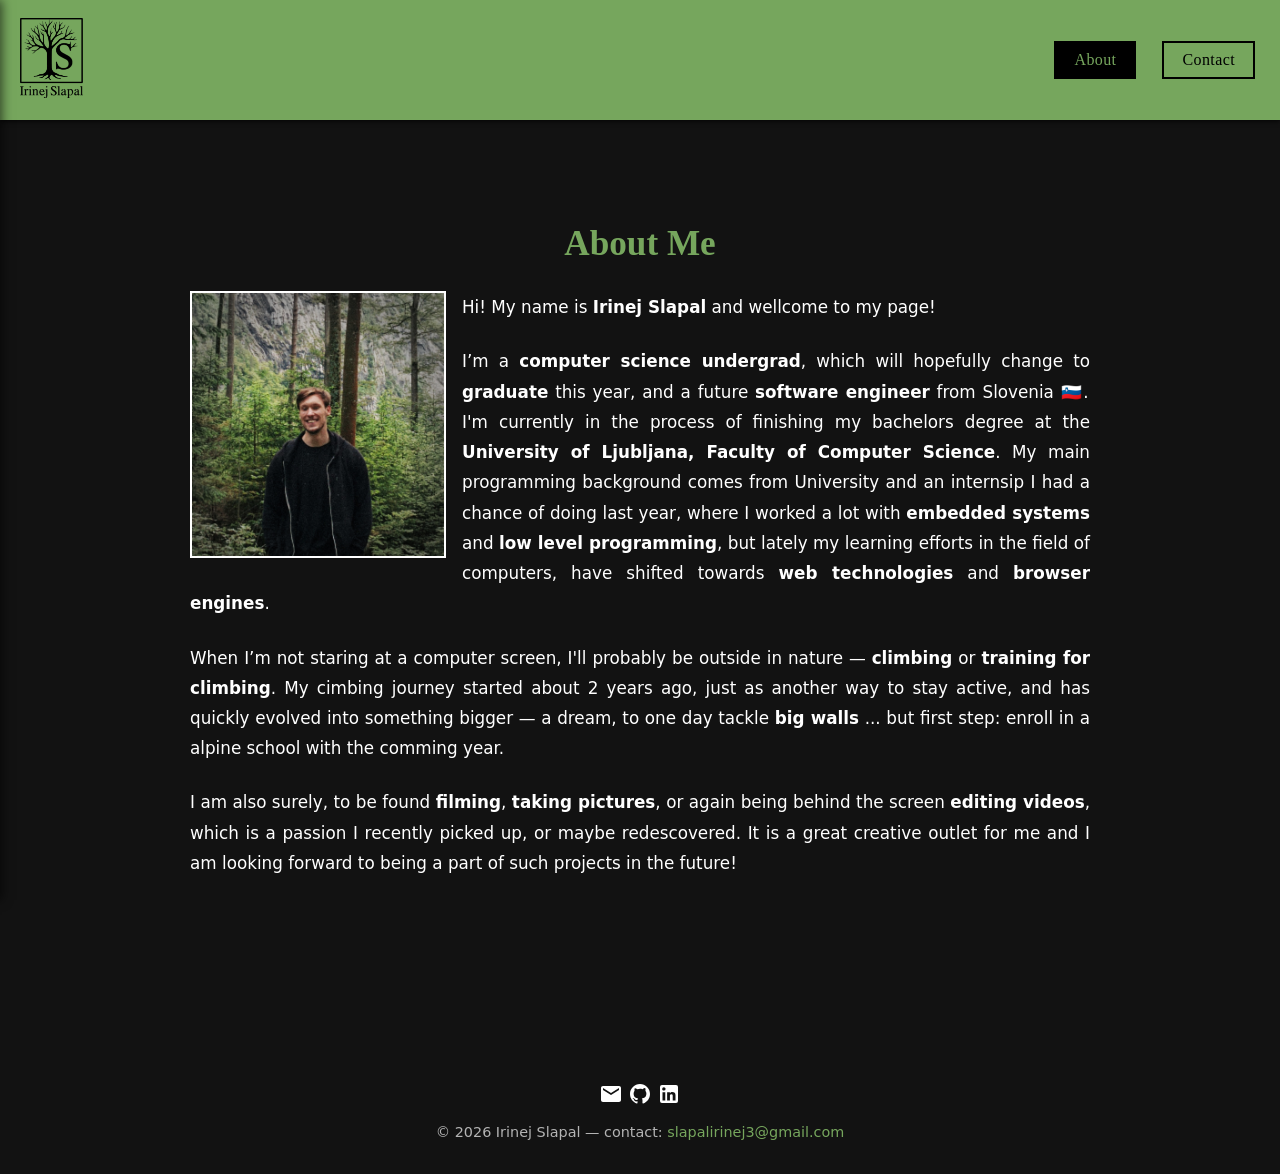
==== about.html @ 39420503 "Add files via upload" ====
<!DOCTYPE html>
<html lang="en">
<head>
  <meta charset="UTF-8">
  <meta name="viewport" content="width=device-width, initial-scale=1.0">
  <title>About Me</title>
  <link rel="stylesheet" href="css/style.css">
</head>
<body>
<header>
  <div class="hamburger-menu" id="menuToggle">
    <img src="assets/hamburger3.png" alt="menu icon">
  </div>
  <div class="brand">
    <a href="about.html">
      <img src="assets/tree_logo4.png" alt="Logo" class="logo">
    </a>
  </div>
  <nav class="desktop-nav">
    <a href="about.html" class="nav-btn active">About</a>
    <a href="contact.html" class="nav-btn">Contact</a>
  </nav>
</header>

  <!-- Mobile sidebar -->
  <nav class="sidebar">
    <a href="about.html" class="nav-link active">About</a>
    <a href="contact.html" class="nav-link">Contact</a>
  </nav>

  <div class="sidebar-overlay" id="sidebarOverlay"></div>

  <main class="about">
  <section class="about-article">

      <h1>About Me</h1>
      <img src="assets/about_me.jpg" alt="Me" class="float-left"> 
      <p>Hi! My name is <strong>Irinej Slapal</strong> and wellcome to my page!</p> 
      <p>I’m a <strong>computer science undergrad</strong>, which will hopefully change to <strong>graduate</strong> this year, and a future <strong>software engineer</strong> from Slovenia 🇸🇮. 
        I'm currently in the process of finishing my bachelors degree at the <strong>University of Ljubljana, Faculty of Computer Science</strong>.
        My main programming background comes from University and an internsip I had a chance of doing last year,
        where I worked a lot with <strong>embedded systems</strong> and <strong>low level programming</strong>,
        but lately my learning efforts in the field of computers, have shifted towards <strong>web technologies</strong> and <strong>browser engines</strong>.
        <p>When I’m not staring at a computer screen, I'll probably be outside in nature — <strong>climbing</strong> or <strong>training for climbing</strong>.
          My cimbing journey started about 2 years ago, just as another way to stay active, and has quickly evolved into something bigger — a dream, to one day tackle <strong>big walls</strong> ... but first step: enroll in a alpine school with the comming year.
        </p>
        <p>I am also surely, to be found <strong>filming</strong>, <strong>taking pictures</strong>, or again being behind the screen <strong>editing videos</strong>, which is 
          a passion I recently picked up, or maybe redescovered.
          It is a great creative outlet for me and I am looking forward to being a part of such projects in the future! 
        </p>
  </section>
</main>

<footer>
  <div class="footer-content">
    <div class="footer-links">
      <a href="mailto:slapalirinej3@gmail.com" class="external_icon" aria-label="Email">
        <svg width="24" height="24" viewBox="0 0 24 24" fill="currentColor">
          <path d="M20 4H4c-1.1 0-2 .9-2 2v12c0 1.1.9 2 2 2h16c1.1 0 2-.9 2-2V6c0-1.1-.9-2-2-2zm0 4l-8 5-8-5V6l8 5 8-5v2z"/>
        </svg>
      </a>
      <a href="https://github.com/irislapa" target="_blank" class="external_icon" rel="noopener noreferrer" aria-label="GitHub">
        <svg width="24" height="24" viewBox="0 0 24 24" fill="currentColor">
          <path d="M12 2C6.477 2 2 6.477 2 12c0 4.42 2.865 8.17 6.839 9.49.5.092.682-.217.682-.482 0-.237-.008-.866-.013-1.7-2.782.603-3.369-1.34-3.369-1.34-.454-1.156-1.11-1.463-1.11-1.463-.908-.62.069-.608.069-.608 1.003.07 1.531 1.03 1.531 1.03.892 1.529 2.341 1.087 2.91.831.092-.646.35-1.086.636-1.336-2.22-.253-4.555-1.11-4.555-4.943 0-1.091.39-1.984 1.029-2.683-.103-.253-.446-1.27.098-2.647 0 0 .84-.269 2.75 1.025A9.578 9.578 0 0112 6.836c.85.004 1.705.114 2.504.336 1.909-1.294 2.747-1.025 2.747-1.025.546 1.377.203 2.394.1 2.647.64.699 1.028 1.592 1.028 2.683 0 3.842-2.339 4.687-4.566 4.935.359.309.678.919.678 1.852 0 1.336-.012 2.415-.012 2.743 0 .267.18.578.688.48C19.138 20.167 22 16.418 22 12c0-5.523-4.477-10-10-10z"/>
        </svg>
      </a>
      <a href="https://linkedin.com/in/irinej-slapal-aa5664302/" class="external_icon" target="_blank" rel="noopener noreferrer" aria-label="LinkedIn">
        <svg width="24" height="24" viewBox="0 0 24 24" fill="currentColor">
          <path d="M19 3a2 2 0 0 1 2 2v14a2 2 0 0 1-2 2H5a2 2 0 0 1-2-2V5a2 2 0 0 1 2-2h14m-.5 15.5v-5.3a3.26 3.26 0 0 0-3.26-3.26c-.85 0-1.84.52-2.32 1.3v-1.11h-2.79v8.37h2.79v-4.93c0-.77.62-1.4 1.39-1.4a1.4 1.4 0 0 1 1.4 1.4v4.93h2.79M6.88 8.56a1.68 1.68 0 0 0 1.68-1.68c0-.93-.75-1.69-1.68-1.69a1.69 1.69 0 0 0-1.69 1.69c0 .93.76 1.68 1.69 1.68m1.39 9.94v-8.37H5.5v8.37h2.77z"/>
        </svg>
      </a>
    </div>
  </div>
  <p>© 2026 Irinej Slapal — contact: <a href="mailto:slapalirinej3@gmail.com">slapalirinej3@gmail.com</a></p>
</footer>

  <script>
    document.addEventListener("DOMContentLoaded", function() {
      const menuToggle = document.getElementById("menuToggle");
      const sidebar = document.querySelector(".sidebar");
  
      // Toggle menu when hamburger is clicked
      menuToggle.addEventListener("click", () => {
        sidebar.classList.toggle("active");
      });

      // Close menu when clicking the green background (not on a link)
      sidebar.addEventListener("click", (e) => {
        // Only close if clicking the sidebar itself, not a link
        if (e.target === sidebar) {
          sidebar.classList.remove("active");
        }
      });
    });
  </script>
</body>
</html>
---- css/style.css ----
:root {
  --bg-main: #121212;
  --bg-card: #1a1a1a;
  --bg-header: #181818;
  --text-main: #f2f2f2;
  --text-muted: #b3b3b3;
  --accent: #76a65d;
  --accent-dark: #1b3a28;
  --shadow-dark: rgba(0, 0, 0, 0.6);
  --shadow-light: #363636;
  --soft-red: #cc5050a9; 
  --bright-tag-green: #00ff00; 
  --radius: 10px;
}

body {
  font-family: 'Inter', system-ui, sans-serif;
  margin: 0;
  background-color: var(--bg-main);
  color: var(--text-main);
}

html, body {
  height: 100%; /* ensures the body takes full viewport height */
  margin: 0;
}

body {
  display: flex;
  flex-direction: column;
  min-height: 100vh; /* full screen height */
}

main {
  flex: 1; /* takes all remaining space, pushes footer down */
}


/* HEADER */
header {
  position: sticky;
  top: 0;
  z-index: 10;
  display: flex;
  align-items: center;
  justify-content: space-between; /* this is key */
  background: var(--accent);
  box-shadow: 0 2px 4px var(--shadow-dark);
  border-bottom: none;
  height: 120px !important;
  min-height: 120px;
  padding: 0 20px;
}

header .brand {
  display: flex;
  align-items: center;
}

header .logo {
  height: 80px;
}

/* DESKTOP NAVIGATION */
.desktop-nav {
  display: flex;
  gap: 16px;
}

.nav-btn {
  background-color: transparent;
  color: #000;
  border: 2.5px solid #000;
  font-family: 'Playfair Display', serif; /* or 'Georgia', 'Times New Roman' */
  font-size: 700;
  font-size: 1rem;
  padding: 8px 18px;
  margin: 5px;
  text-decoration: none;
  letter-spacing: 0.4px;
  transition: all 0.2s ease;
  cursor: pointer;
}

.nav-btn:hover {
  transform: translateY(-2px);
  box-shadow:
    4px 4px 0 #0b0b0b,
    0 4px 4px rgba(0, 0, 0, 0.5),
    inset 0 1px 0 rgba(255, 255, 255, 0.15);
}

.nav-btn:active {
  background-color: #000;
  transform: translateY(2px);
  box-shadow:
    1px 1px 0 #0b0b0b,
    0 1px 1px rgba(0, 0, 0, 0.5),
    inset 0 2px 0 rgba(255, 255, 255, 0.05);
}
.nav-btn.active {
  background-color: #000;
  color: #76a65d; 
}

.nav-btn:active {
  transform: translateY(1px);
  background-color: #000;
}


/* MOBILE NAVIGATION */
/* Hamburger button */

/* Hamburger menu - hidden on desktop */
.hamburger-menu {
  display: none;
  flex-direction: column;
  justify-content: space-between;
  width: 45px;
  cursor: pointer;
  z-index: 201;
  order: 2; /* ensures it comes after logo */
}

.hamburger-menu span {
  width: 100%;
  height: 3px;
  background-color: #000;
  border-radius: 2px;
  transition: all 0.3s ease;
}

header .brand {
  display: flex;
  align-items: center;
  order: 1; /* ensures logo stays first */
}

main .brand-footer {
  display: flex;
  align-items: center;
  order: 1; /* ensures logo stays first */
  color: white;
}

.desktop-nav {
  order: 2; /* nav on right */
}

/* --- Sidebar --- */
.sidebar {
  position: fixed;
  top: 0;
  left: -250px;
  width: 250px;
  height: 100%;
  background-color: var(--accent);
  padding: 80px 20px 20px;
  box-sizing: border-box;
  transition: left 0.1s ease;
  z-index: 100;
  box-shadow: 2px 0 10px var(--shadow-dark);
}

/* MAIN CONTENT */
main {
  display: flex;
  justify-content: center;
  padding: 60px 20px;
}

/* LINKS */
a.external {
  color: #fff; /* base link color */
  text-decoration: underline; /* removes underline */
  transition: color 0.2s;
}

a.external_icon {
  color: #fff; /* base link color */
  transition: color 0.2s;
}

a.lang-toggle {
  color: #fff;
  text-decoration: none;
}

a.external:hover {
  color: var(--bright-tag-green);
  text-decoration: underline; /* optional */
}

a.external_icon:hover {
  color: var(--bright-tag-green);
  transform: translateY(-1px);
}

a.lang-toggle:hover {
  color: var(--bright-tag-green);
  transform: translateY(-1px);
  text-decoration: none;
}

/* Tags/Skills */
.tags {
  display: flex;
  flex-wrap: wrap;
  gap: 8px;
  margin-top: 1rem;
}

.tag {
  background:#ffffffa8; 
  color: var(--bg-main);
  padding: 6px 14px;
  border-radius: 20px;
  font-size: 0.85rem;
  font-weight: 500;
  transition: all 0.2s ease;
}

.tag:hover {
  background: var(--bright-tag-green);
  transform: translateY(-1px);
}

.about-article {
  max-width: 900px;
  line-height: 1.8;
  font-size: 1.05rem;
  color: #fff;
}

.about h1 {
  font-family: 'Playfair Display', serif;
  color: var(--accent);
  font-size: 2.2rem;
  margin-top: 2rem;
  margin-bottom: 0rem;
  text-align: center;
}


.about-article p {
  margin-bottom: 1.5rem;
  text-align: justify;
}

.about-article img.float-left {
  max-width: 28%;
  height: auto;
  float: left;
  margin: 1rem 1rem 0.8rem 0; /* top, right, bottom, left */
  object-fit: cover;
  border: 2px solid #fff !important;
  border-radius: 0 !important;
}

/* Right-floating image */
.about-article img.float-right {
  max-width: 28%;
  height: auto;
  float: right;
  margin: 1rem 0 0.8rem 1rem; /* top, right, bottom, left */
  object-fit: cover;
  border: 2px solid #fff !important;
  border-radius: 0 !important;
}

/* Clear floats after the paragraph if needed */
.about-article::after {
  content: "";
  display: table;
  clear: both;
}

/* BLOG SECTION */

.blog h1 {
  font-family: 'Playfair Display', serif;
  color: var(--accent);
  margin-bottom: 1.5rem;
  text-align: center;
}


/* PROJECTS SECTION */

.projects h1 {
  font-family: 'Playfair Display', serif;
  color: var(--accent);
  margin-bottom: 1.5rem;
  text-align: center;
}


/* CV SECTION */

.cv h1{
  font-family: 'Playfair Display', serif;
  color: #fff; 
  text-align: center;
  font-size: 2.2rem;
  margin-top: 2rem;
  margin-bottom: 3rem;
}

.cv {
  display: block;
}

.cv-section {
  position: relative;
  max-width: 1400px; /* adjust this to control overall width */
  margin: 60px auto;
  padding: 0 40px;
  display: grid;
  grid-template-columns: 1fr 2fr; /* left takes 1 part, right takes 2 parts = 1/3 and 2/3 */
  gap: 60px; /* space between columns */
}

.cv-section::before {
  content: "";
  position: absolute;
  left: calc(33.333% + 20px); /* 1/3 position plus half the gap */
  top: 0;
  bottom: 0;
  width: 2px;
  background-color: #ffffff54;
  opacity: 0.8;
}

.cv-item {
  display: contents; /* makes children act as direct grid children */
}

.cv-date {
  font-size: 0.9em;
  color: var(--text-muted);
}

.cv h3 {
  margin-bottom: 4px; 
  font-family: playfair display, serif;
}

.cv h2 {
  margin-bottom: 4px; 
  font-family: playfair display, serif;
}

.cv-left {
  text-align: right;
  padding-right: 0px;
}

.cv-right {
  text-align: left;
  max-width: 550px;
  padding-left: 0px;
}

.cv-footer {
  text-align: center;
  padding: 20px;
  color: var(--text-muted);
  font-size: 0.9em;
  margin-top: 100px; 
}

.cv-footer .brand-cv {
  height: 50px;
  display: flex;
  align-items: center;
  align-self: center;
  color: #ffffffa1;
  text-decoration: none;
  transition: opacity 0.2s ease;
}



/* CONTACTS SECTION */
.contacts h1 {
  font-family: 'Playfair Display', serif;
  color: var(--accent);
  margin-bottom: 1.5rem;
  text-align: center;
}

.contacts #contacts p {
  text-align: center;
  font-size: 1.2rem;
  margin-top: 1rem;
}

.contacts #contacts a {
  display: inline-block;
  font-size: 1.5rem;
  font-weight: bold;
  color: var(--accent); 
  text-decoration: underline;
}

.contacts #contacts a:hover {
  color: #8c34ff;
}

/* VIDEO CONTAINER */

.video-container {
  position: relative;
  width: 100%; /* half the width */
  aspect-ratio: 16 / 9;
  border: 2px solid #fff;
  box-shadow: 0 2px 6px rgba(0,0,0,0.2);
  margin: 20px 0;
}

.video-container iframe {
  position: absolute;
  top: 0;
  left: 0;
  width: 100%;
  height: 100%;
  border-radius: 4px;
}


/* FOOTER */
footer {
  text-align: center;
  padding: 20px;
  color: var(--text-muted);
  font-size: 0.9em;
  margin-top: 100px; 
}

footer a {
  color: var(--accent);
  text-decoration: none;
}

footer a:hover {
  text-decoration: underline;
}

.vertical-line {
  position: absolute;
  left: 20%;          /* stays in the same spot across all pages */
  top: 0;
  width: 4px;
  height: 100%;
  background-color: #00833b;
  z-index: 0;
}

/* RESPONSIVE - Mobile */
@media (max-width: 1080px) {
  /* Hide desktop nav */
  .desktop-nav {
    display: none;
  }

  .hamburger-menu {
    display: flex;
  }
  
  header {
  height: 120px !important;
  }

  header .logo {
    height: 90px;
  }
  .hamburger-menu {
    display: flex;
    margin-left: auto; /* pushes to the right */
  }

  /* Mobile sidebar - full page overlay with accent background */
  .sidebar {
    position: fixed;
    left: 100%; /* hidden off screen to the right */
    top: 0;
    width: 100%;
    height: 100%;
    background-color: var(--accent);
    padding: 120px 40px 40px;
    display: flex;
    flex-direction: column;
    align-items: center;
    justify-content: center;
    z-index: 1001;
    transition: left 0.3s ease;
  }

  .sidebar.active {
    left: 0;
  }
  
  @keyframes slideIn {
    from { left: 100%; }
    to   { left: 0; }
  }

  .sidebar[data-entrance="true"] {
    animation: slideIn 0.3s forwards;
  }

  /* Hide the separate overlay since sidebar is the overlay */
  .sidebar-overlay {
    display: none;
  }

  /* Style nav buttons in sidebar like desktop */
  .sidebar a {
    background-color: transparent;
    color: #000;
    border: 2.5px solid #000;
    font-family: 'Playfair Display', serif;
    font-weight: 700;
    font-size: 1.2rem;
    padding: 12px 30px;
    margin: 10px 0;
    text-decoration: none;
    letter-spacing: 0.4px;
    transition: all 0.2s ease;
    width: 80%;
    max-width: 300px;
    text-align: center;
    border-radius: 0;
  }
  
  .sidebar a:hover {
    transform: translateY(-2px);
    box-shadow:
      4px 4px 0 #0b0b0b,
      0 4px 4px rgba(0, 0, 0, 0.5);
    background-color: transparent;
  }

  .sidebar a.active {
    background-color: #000;
    color: var(--accent);
  }
  
  .sidebar-overlay {
    position: fixed;
    top: 0;
    left: 0;
    width: 100%;
    height: 100%;
    background-color: var(--accent);
    opacity: 0;
    pointer-events: none;
    transition: opacity 0.3s ease;
    z-index: 1000;
    display: flex;
    justify-content: center;
    align-items: center;
  }
  
  .sidebar-overlay.active {
    opacity: 1;
    pointer-events: all;
  }
  
  /* Centered vertical menu */
  .sidebar-menu {
    display: flex;
    flex-direction: column;
    gap: 20px;
  }

  .sidebar-menu a {
    font-family: 'Playfair Display', serif;
    font-weight: 700;
    font-size: 1.5rem;
    color: #000;
    text-decoration: none;
    text-align: center;
    border: 2px solid #000;
    padding: 12px 30px;
    transition: all 0.2s ease;
  }

  .sidebar-menu a:hover {
    background-color: #000;
    color: var(--accent);
  }
  
  .sidebar {
    pointer-events: all;
  }
  .sidebar-overlay {
    pointer-events: none; /* until active */
  }
  .sidebar-overlay.active {
    pointer-events: all;
  }
  
  .cv-left h3::before {
    content: "";
    display: inline-block;
    width: 10px;
    height: 10px;
    background-color: #fff;
    border-radius: 50%; /* makes it a circle */
    margin-right: 10px;
    vertical-align: middle;
  }
  .cv-left h3:hover::before{
    background-color: var(--bright-tag-green);
  }
  /* Adjust CV grid for mobile */
  .cv-section {
    padding: 0 20px;
    grid-template-columns: 1fr;
    gap: 20px;
  }

  .cv-section::before {
    display: none; /* hide red line on mobile */
  }

  .cv-left {
    text-align: left;
    padding-right: 0;
  }

  .cv-right {
    padding-left: 0;
    max-width: 100%;
  }
}
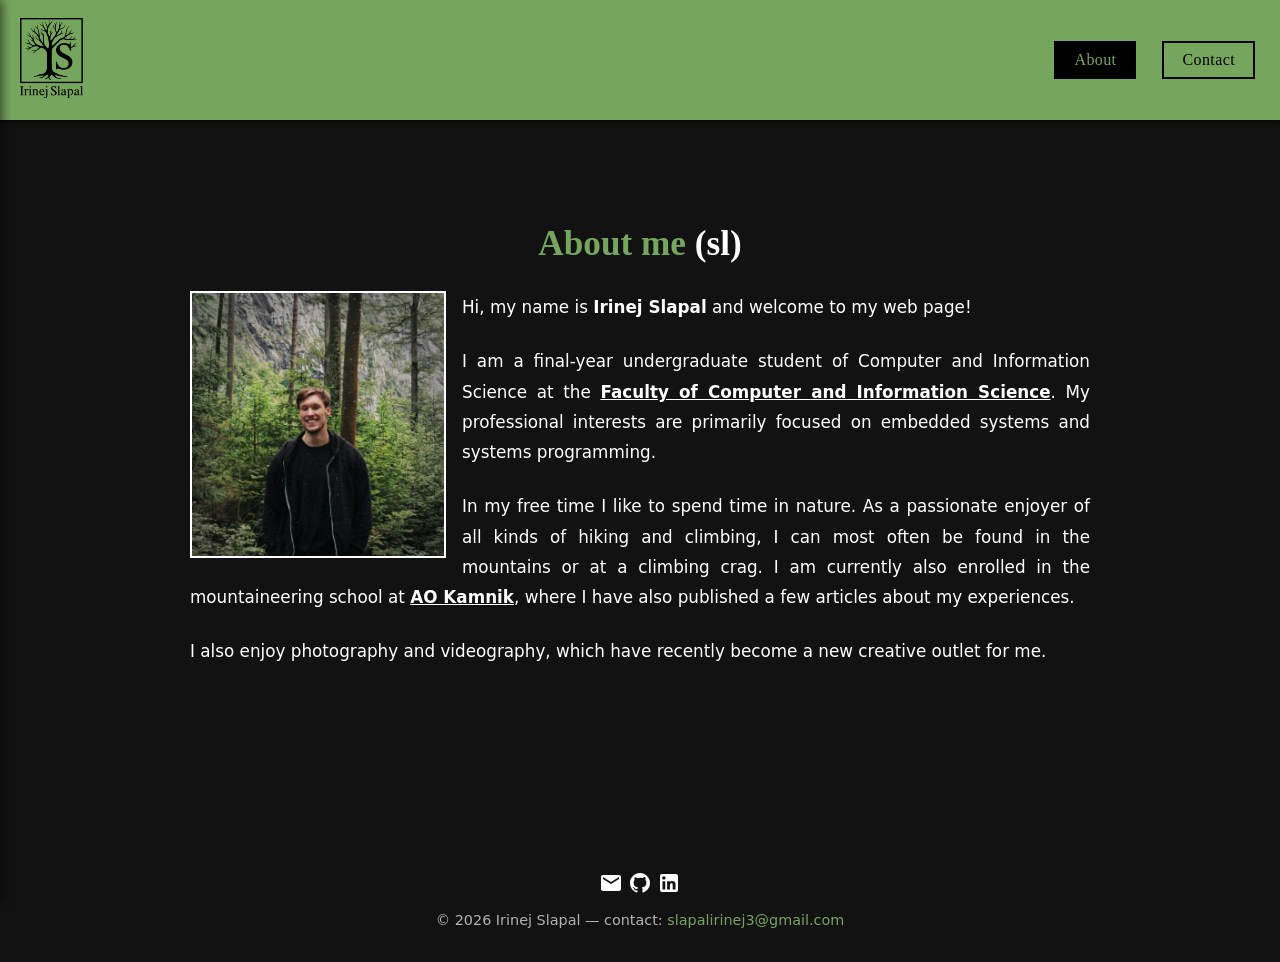
==== commit 95674ec8: "edited cv and about conted, and made slo translations" ====
--- a/about.html
+++ b/about.html
@@ -33,21 +33,24 @@
   <main class="about">
   <section class="about-article">
 
-      <h1>About Me</h1>
+  <div class="about-title-row">
+    <h1>About me<a class="lang-toggle" href="omeni.html">  (sl)</a></h1>
+  </div>
       <img src="assets/about_me.jpg" alt="Me" class="float-left"> 
-      <p>Hi! My name is <strong>Irinej Slapal</strong> and wellcome to my page!</p> 
-      <p>I’m a <strong>computer science undergrad</strong>, which will hopefully change to <strong>graduate</strong> this year, and a future <strong>software engineer</strong> from Slovenia 🇸🇮. 
-        I'm currently in the process of finishing my bachelors degree at the <strong>University of Ljubljana, Faculty of Computer Science</strong>.
-        My main programming background comes from University and an internsip I had a chance of doing last year,
-        where I worked a lot with <strong>embedded systems</strong> and <strong>low level programming</strong>,
-        but lately my learning efforts in the field of computers, have shifted towards <strong>web technologies</strong> and <strong>browser engines</strong>.
-        <p>When I’m not staring at a computer screen, I'll probably be outside in nature — <strong>climbing</strong> or <strong>training for climbing</strong>.
-          My cimbing journey started about 2 years ago, just as another way to stay active, and has quickly evolved into something bigger — a dream, to one day tackle <strong>big walls</strong> ... but first step: enroll in a alpine school with the comming year.
-        </p>
-        <p>I am also surely, to be found <strong>filming</strong>, <strong>taking pictures</strong>, or again being behind the screen <strong>editing videos</strong>, which is 
-          a passion I recently picked up, or maybe redescovered.
-          It is a great creative outlet for me and I am looking forward to being a part of such projects in the future! 
-        </p>
+<p>Hi, my name is <strong>Irinej Slapal</strong> and welcome to my web page!</p>
+
+<p>
+I am a final-year undergraduate student of Computer and Information Science at the
+<a href="https://www.fri.uni-lj.si/sl" class="external"><strong>Faculty of Computer and Information Science</strong></a>.
+My professional interests are primarily focused on embedded systems and systems programming.
+</p>
+
+<p>
+In my free time I like to spend time in nature. As a passionate enjoyer of all kinds of hiking and climbing, I can most often be found in the mountains or at a climbing crag. I am currently also enrolled in the mountaineering school at
+<a href="https://aokamnik.si/prispevki/" class="external"><strong>AO Kamnik</strong></a>, where I have also published a few articles about my experiences.</p>
+<p>I also enjoy photography and videography, which have recently become a new creative outlet for me.
+</p>
+
   </section>
 </main>
 
@@ -95,3 +98,4 @@
   </script>
 </body>
 </html>
+
--- a/css/style.css
+++ b/css/style.css
@@ -188,17 +188,18 @@
 }
 
 a.external:hover {
-  color: var(--bright-tag-green);
+  /*color: var(--bright-tag-green);*/
+  color: var(--text-muted);
   text-decoration: underline; /* optional */
 }
 
 a.external_icon:hover {
-  color: var(--bright-tag-green);
+  color: var(--text-muted);
   transform: translateY(-1px);
 }
 
 a.lang-toggle:hover {
-  color: var(--bright-tag-green);
+  color: var(--text-muted);
   transform: translateY(-1px);
   text-decoration: none;
 }
@@ -212,17 +213,18 @@
 }
 
 .tag {
-  background:#ffffffa8; 
+  background:#ffff; 
   color: var(--bg-main);
-  padding: 6px 14px;
-  border-radius: 20px;
+  padding: 3px 8px;
+  border-radius: 3px;
   font-size: 0.85rem;
   font-weight: 500;
-  transition: all 0.2s ease;
+  transition: all 0.1s ease;
 }
 
 .tag:hover {
-  background: var(--bright-tag-green);
+  background: #0000;
+  color: #ffff;
   transform: translateY(-1px);
 }
 
